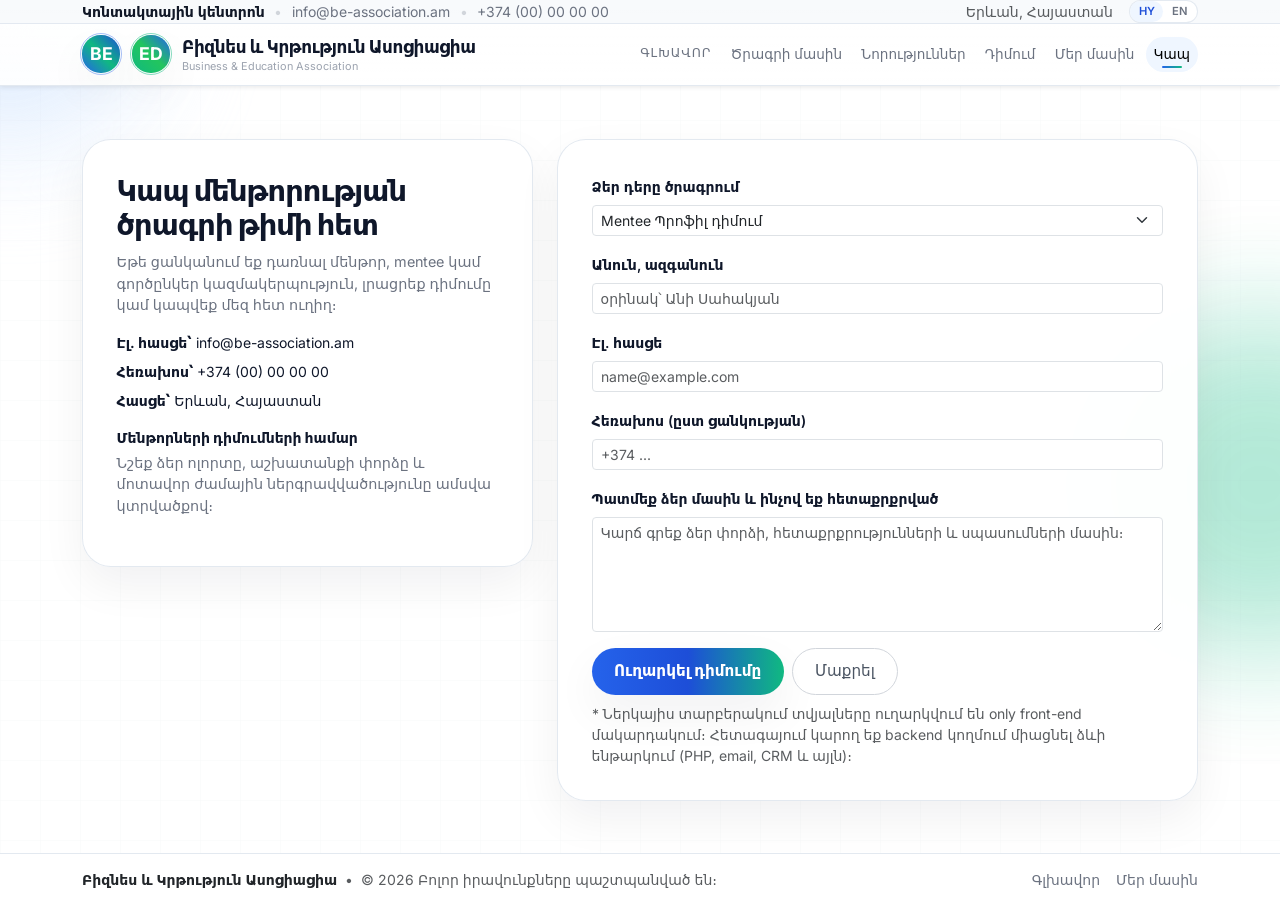
==== contact.html @ f5c08df4 "Add files via upload" ====
<!DOCTYPE html>
<html lang="hy">
<head>
  <meta charset="UTF-8" />
  <title>Կապ — Բիզնես և Կրթություն Ասոցիացիա</title>
  <meta name="viewport" content="width=device-width, initial-scale=1" />

  <link rel="preconnect" href="https://fonts.googleapis.com">
  <link rel="preconnect" href="https://fonts.gstatic.com" crossorigin>
  <link
    href="https://fonts.googleapis.com/css2?family=Inter:wght@300;400;500;600;700;800&display=swap"
    rel="stylesheet"
  >
  <link
    href="https://cdn.jsdelivr.net/npm/bootstrap@5.3.3/dist/css/bootstrap.min.css"
    rel="stylesheet"
  >
  <link rel="stylesheet" href="../assets/css/style.css" />
</head>
<body class="nf-body">

  <div class="nf-bg">
    <div class="nf-bg-blobs"></div>
    <div class="nf-bg-grid"></div>
  </div>

  <header class="nf-header shadow-sm">
    <div class="nf-topbar">
      <div class="container-lg d-flex flex-column flex-md-row align-items-md-center justify-content-between gap-1">
        <div class="nf-topbar-left small">
          <span class="nf-topbar-label">Կոնտակտային կենտրոն</span>
          <span class="nf-topbar-sep">•</span>
          <span>info@be-association.am</span>
          <span class="nf-topbar-sep">•</span>
          <span>+374 (00) 00 00 00</span>
        </div>
        <div class="nf-topbar-right small d-flex align-items-center gap-3">
          <span class="text-muted">Երևան, Հայաստան</span>
          <span class="nf-lang-switch">
            <button type="button" class="nf-lang-btn nf-lang-btn-active">HY</button>
            <button type="button" class="nf-lang-btn">EN</button>
          </span>
        </div>
      </div>
    </div>

    <nav class="navbar navbar-expand-md nf-navbar">
      <div class="container-lg">
        <a href="index.html#hero" class="navbar-brand d-flex align-items-center gap-2 nf-logo-link">
          <div class="nf-logo-wrapper">
            <div class="nf-logo-circle d-flex align-items-center justify-content-center">
              <span class="nf-logo-text">BE</span>
            </div>
            <span class="nf-logo-glow"></span>
          </div>
          <div class="nf-logo-wrapper nf-logo-wrapper-secondary">
            <div class="nf-logo-circle nf-logo-circle-secondary d-flex align-items-center justify-content-center">
              <span class="nf-logo-text">ED</span>
            </div>
            <span class="nf-logo-glow nf-logo-glow-secondary"></span>
          </div>
          <div class="d-flex flex-column ms-1">
            <span class="nf-logo-title">Բիզնես և Կրթություն Ասոցիացիա</span>
            <span class="nf-logo-subtitle">Business &amp; Education Association</span>
          </div>
        </a>

        <button
          class="navbar-toggler nf-navbar-toggler"
          type="button"
          aria-label="Toggle navigation"
          id="mobile-menu-toggle"
        >
          <span class="nf-burger-line"></span>
          <span class="nf-burger-line"></span>
          <span class="nf-burger-line"></span>
        </button>

        <div class="collapse navbar-collapse" id="nf-navbar">
          <ul class="navbar-nav ms-auto mb-2 mb-md-0 nf-nav-list">
            <li class="nav-item">
              <a class="nav-link nf-nav-link nf-nav-link-main" href="index.html#hero">Գլխավոր</a>
            </li>
            <li class="nav-item">
              <a class="nav-link nf-nav-link" href="index.html#program">Ծրագրի մասին</a>
            </li>
            <li class="nav-item">
              <a class="nav-link nf-nav-link" href="index.html#news">Նորություններ</a>
            </li>
            <li class="nav-item">
              <a class="nav-link nf-nav-link" href="index.html#apply">Դիմում</a>
            </li>
            <li class="nav-item">
              <a class="nav-link nf-nav-link" href="about.html">Մեր մասին</a>
            </li>
            <li class="nav-item">
              <a class="nav-link nf-nav-link active" aria-current="page" href="contact.html">Կապ</a>
            </li>
          </ul>
        </div>
      </div>

      <div class="nf-mobile-cta d-md-none" id="nf-mobile-cta">
        <a href="index.html#apply" class="btn w-100 nf-btn-primary nf-btn-sm">Դիմել ծրագրին</a>
      </div>
    </nav>
  </header>

  <main>
    <section class="nf-section">
      <div class="container-lg">
        <div class="row g-4">
          <div class="col-md-5 nf-animate" data-animate="fade-up">
            <div class="nf-glass-block nf-glass-compact">
              <h1 class="nf-section-title mb-2">Կապ մենթորության ծրագրի թիմի հետ</h1>
              <p class="nf-section-subtitle mb-3">
                Եթե ցանկանում եք դառնալ մենթոր, mentee կամ գործընկեր կազմակերպություն, լրացրեք դիմումը
                կամ կապվեք մեզ հետ ուղիղ։
              </p>

              <div class="small mb-3">
                <div class="mb-2">
                  <strong>Էլ․ հասցե՝</strong> info@be-association.am
                </div>
                <div class="mb-2">
                  <strong>Հեռախոս՝</strong> +374 (00) 00 00 00
                </div>
                <div class="mb-2">
                  <strong>Հասցե՝</strong> Երևան, Հայաստան
                </div>
              </div>

              <div class="small">
                <p class="mb-1"><strong>Մենթորների դիմումների համար</strong></p>
                <p class="nf-section-subtitle">
                  Նշեք ձեր ոլորտը, աշխատանքի փորձը և մոտավոր ժամային ներգրավվածությունը ամսվա կտրվածքով։
                </p>
              </div>
            </div>
          </div>

          <div class="col-md-7 nf-animate" data-animate="fade-up">
            <div class="nf-glass-block nf-glass-compact">
              <form>
                <div class="mb-3">
                  <label for="role" class="form-label small fw-semibold">Ձեր դերը ծրագրում</label>
                  <select id="role" class="form-select form-select-sm">
                    <option value="mentee">Mentee Պրոֆիլ դիմում</option>
                    <option value="mentor">Մենթոր Պրոֆիլ դիմում</option>
                    <option value="partner">Գործընկեր կազմակերպություն</option>
                    <option value="other">Այլ հարց</option>
                  </select>
                </div>

                <div class="mb-3">
                  <label for="fullName" class="form-label small fw-semibold">Անուն, ազգանուն</label>
                  <input type="text" id="fullName" class="form-control form-control-sm" placeholder="օրինակ՝ Անի Սահակյան">
                </div>

                <div class="mb-3">
                  <label for="email" class="form-label small fw-semibold">Էլ․ հասցե</label>
                  <input type="email" id="email" class="form-control form-control-sm" placeholder="name@example.com">
                </div>

                <div class="mb-3">
                  <label for="phone" class="form-label small fw-semibold">Հեռախոս (ըստ ցանկության)</label>
                  <input type="text" id="phone" class="form-control form-control-sm" placeholder="+374 ...">
                </div>

                <div class="mb-3">
                  <label for="message" class="form-label small fw-semibold">
                    Պատմեք ձեր մասին և ինչով եք հետաքրքրված
                  </label>
                  <textarea
                    id="message"
                    rows="5"
                    class="form-control form-control-sm"
                    placeholder="Կարճ գրեք ձեր փորձի, հետաքրքրությունների և սպասումների մասին։"
                  ></textarea>
                </div>

                <div class="d-flex gap-2">
                  <button type="submit" class="btn nf-btn-primary nf-btn-lg">
                    Ուղարկել դիմումը
                  </button>
                  <button type="reset" class="btn nf-btn-outline nf-btn-lg">
                    Մաքրել
                  </button>
                </div>

                <p class="small text-muted mt-2 mb-0">
                  * Ներկայիս տարբերակում տվյալները ուղարկվում են only front-end մակարդակում։
                  Հետագայում կարող եք backend կողմում միացնել ձևի ենթարկում (PHP, email, CRM և այլն)։
                </p>
              </form>
            </div>
          </div>
        </div>
      </div>
    </section>
  </main>

  <footer class="nf-footer">
    <div class="container-lg d-flex flex-column flex-md-row align-items-md-center justify-content-between gap-2">
      <div class="small text-muted">
        <span class="fw-semibold text-dark">Բիզնես և Կրթություն Ասոցիացիա</span>
        <span class="mx-1">•</span>
        <span>© <span id="year"></span> Բոլոր իրավունքները պաշտպանված են։</span>
      </div>
      <div class="small d-flex flex-wrap gap-3">
        <a href="index.html" class="nf-footer-link">Գլխավոր</a>
        <a href="about.html" class="nf-footer-link">Մեր մասին</a>
      </div>
    </div>
  </footer>

  <script src="https://cdn.jsdelivr.net/npm/bootstrap@5.3.3/dist/js/bootstrap.bundle.min.js"></script>
  <script type="module" src="../assets/js/app.js"></script>
</body>
</html>
---- assets/css/style.css ----
:root {
  --nf-bg: #ffffff;
  --nf-text: #0f172a;
  --nf-muted: #6b7280;

  --nf-primary: #2563eb; /* blue */
  --nf-primary-soft: #eff6ff;
  --nf-primary-strong: #1d4ed8;

  --nf-accent: #10b981; /* green */
  --nf-accent-soft: #ecfdf5;

  --nf-border-soft: rgba(148, 163, 184, 0.25);
  --nf-shadow-soft: 0 18px 45px rgba(15, 23, 42, 0.06);
  --nf-shadow-glow: 0 0 40px rgba(37, 99, 235, 0.32);
}

*,
*::before,
*::after {
  box-sizing: border-box;
}

html {
  scroll-behavior: smooth;
}

body.nf-body {
  margin: 0;
  font-family: "Inter", system-ui, -apple-system, BlinkMacSystemFont, "Segoe UI",
    sans-serif;
  background-color: var(--nf-bg);
  color: var(--nf-text);
  -webkit-font-smoothing: antialiased;
}

/* Scrollbar */
body::-webkit-scrollbar {
  width: 8px;
}
body::-webkit-scrollbar-track {
  background: #f9fafb;
}
body::-webkit-scrollbar-thumb {
  background: #d1d5db;
  border-radius: 999px;
}
body::-webkit-scrollbar-thumb:hover {
  background: #9ca3af;
}

/* Background layers */
.nf-bg {
  position: fixed;
  inset: 0;
  z-index: -2;
  overflow: hidden;
}

.nf-bg-blobs {
  position: absolute;
  inset: 0;
  pointer-events: none;
}
.nf-bg-blobs::before,
.nf-bg-blobs::after {
  content: "";
  position: absolute;
  border-radius: 999px;
  filter: blur(60px);
  opacity: 0.9;
}
.nf-bg-blobs::before {
  top: -120px;
  left: -120px;
  width: 260px;
  height: 260px;
  background: #dbeafe;
}
.nf-bg-blobs::after {
  top: 35%;
  right: -150px;
  width: 340px;
  height: 340px;
  background: rgba(16, 185, 129, 0.35);
}
.nf-bg-grid {
  position: absolute;
  inset: 0;
  opacity: 0.06;
  background-image: linear-gradient(
      to right,
      rgba(148, 163, 184, 0.5) 1px,
      transparent 1px
    ),
    linear-gradient(
      to bottom,
      rgba(148, 163, 184, 0.5) 1px,
      transparent 1px
    );
  background-size: 40px 40px;
}

/* HEADER */
.nf-header {
  position: sticky;
  top: 0;
  z-index: 20;
  background: linear-gradient(
      to bottom,
      rgba(255, 255, 255, 0.96),
      rgba(255, 255, 255, 0.92)
    );
  backdrop-filter: blur(18px);
  border-bottom: 1px solid rgba(226, 232, 240, 0.95);
}

/* topbar */
.nf-topbar {
  border-bottom: 1px solid rgba(226, 232, 240, 0.9);
  background: rgba(248, 250, 252, 0.96);
}
.nf-topbar-left {
  color: #6b7280;
}
.nf-topbar-label {
  font-weight: 600;
  color: #111827;
}
.nf-topbar-sep {
  margin: 0 0.35rem;
  color: #d1d5db;
}
.nf-topbar-right {
  color: #6b7280;
}
.nf-lang-switch {
  display: inline-flex;
  border-radius: 999px;
  background: rgba(255, 255, 255, 0.9);
  border: 1px solid rgba(226, 232, 240, 0.9);
}
.nf-lang-btn {
  border: none;
  background: transparent;
  padding: 0.12rem 0.55rem;
  font-size: 0.7rem;
  font-weight: 600;
  color: #6b7280;
  border-radius: 999px;
  cursor: default;
}
.nf-lang-btn-active {
  background: var(--nf-primary-soft);
  color: var(--nf-primary-strong);
}

/* Navbar */
.nf-navbar {
  padding-top: 0.4rem;
  padding-bottom: 0.45rem;
}

.nf-logo-wrapper {
  position: relative;
}
.nf-logo-circle {
  width: 38px;
  height: 38px;
  border-radius: 1.15rem;
  background-image: linear-gradient(
    to top right,
    var(--nf-primary),
    var(--nf-accent),
    var(--nf-primary-strong)
  );
  box-shadow: var(--nf-shadow-soft);
}
.nf-logo-text {
  color: #fff;
  font-weight: 700;
  font-size: 1.1rem;
}
.nf-logo-glow {
  position: absolute;
  inset: -2px;
  border-radius: 1.5rem;
  border: 1px solid rgba(37, 99, 235, 0.4);
  animation: nf-pulse-border 4s ease-in-out infinite;
}
.nf-logo-wrapper-secondary {
  margin-left: 0.25rem;
}
.nf-logo-circle-secondary {
  background-image: linear-gradient(
    to top right,
    var(--nf-accent),
    #22c55e,
    var(--nf-primary)
  );
}
.nf-logo-glow-secondary {
  border-color: rgba(16, 185, 129, 0.5);
}
.nf-logo-title {
  font-size: 1.05rem;
  font-weight: 600;
  letter-spacing: -0.02em;
  color: var(--nf-text);
  transition: color 0.2s ease;
}
.nf-logo-subtitle {
  font-size: 0.68rem;
  color: #9ca3af;
  line-height: 1.2;
}
.nf-logo-link:hover .nf-logo-title {
  color: var(--nf-primary-strong);
}

@media (max-width: 575.98px) {
  .nf-logo-title {
    font-size: 0.95rem;
  }
  .nf-logo-subtitle {
    font-size: 0.6rem;
  }
}

/* Toggler */
.nf-navbar-toggler {
  border-radius: 999px;
  border: 1px solid rgba(226, 232, 240, 0.95);
  height: 38px;
  width: 38px;
  padding: 0;
  background-color: rgba(255, 255, 255, 0.96);
  box-shadow: var(--nf-shadow-soft);
}
.nf-navbar-toggler:focus {
  box-shadow: 0 0 0 2px rgba(37, 99, 235, 0.25);
}

.nf-burger-line {
  display: block;
  width: 18px;
  height: 2px;
  border-radius: 999px;
  background-color: #111827;
  margin: 3px auto;
  transition: transform 0.2s ease, opacity 0.2s ease;
}

/* Nav links */
.nf-nav-list {
  gap: 0.2rem;
}
.nf-nav-link {
  font-size: 0.85rem;
  font-weight: 500;
  color: #6b7280;
  padding: 0.45rem 0.7rem;
  border-radius: 999px;
  position: relative;
  transition: color 0.18s ease, background-color 0.18s ease;
}
.nf-nav-link-main {
  text-transform: uppercase;
  font-size: 0.78rem;
  letter-spacing: 0.08em;
}
.nf-nav-link:hover,
.nf-nav-link:focus {
  color: var(--nf-primary-strong);
  background-color: rgba(239, 246, 255, 0.9);
}
.nf-nav-link.active {
  color: var(--nf-primary-strong);
  background-color: rgba(239, 246, 255, 1);
}
.nf-nav-link.active::after {
  content: "";
  position: absolute;
  left: 16px;
  right: 16px;
  bottom: 4px;
  height: 2px;
  border-radius: 999px;
  background: linear-gradient(
    to right,
    var(--nf-primary),
    var(--nf-accent)
  );
}

/* Mobile CTA */
.nf-mobile-cta {
  max-height: 0;
  overflow: hidden;
  padding: 0 1rem 0.4rem;
  background: rgba(255, 255, 255, 0.96);
  border-top: 1px solid rgba(226, 232, 240, 0.95);
  transition: max-height 0.25s ease;
}

/* Buttons */
.nf-btn-primary {
  border-radius: 999px;
  border: none;
  background-image: linear-gradient(
    to right,
    var(--nf-primary),
    var(--nf-primary-strong),
    var(--nf-accent)
  );
  color: #fff;
  font-weight: 600;
  font-size: 0.9rem;
  padding: 0.55rem 1.2rem;
  box-shadow: var(--nf-shadow-soft);
  transition: box-shadow 0.2s ease, transform 0.1s ease, filter 0.15s ease;
}
.nf-btn-primary:hover {
  color: #fff;
  box-shadow: var(--nf-shadow-glow);
  transform: translateY(-1px);
  filter: brightness(1.03);
}

.nf-btn-outline {
  border-radius: 999px;
  border: 1px solid rgba(209, 213, 219, 1);
  background: rgba(255, 255, 255, 0.96);
  color: #4b5563;
  font-weight: 500;
  font-size: 0.85rem;
  padding: 0.5rem 1.1rem;
  transition: border-color 0.18s ease, color 0.18s ease, background-color 0.18s ease;
}
.nf-btn-outline:hover {
  border-color: rgba(37, 99, 235, 0.7);
  color: var(--nf-primary-strong);
  background-color: #f9fafb;
}

.nf-btn-pill {
  border-radius: 999px;
  border: none;
  background: rgba(239, 246, 255, 0.96);
  color: var(--nf-primary);
  font-size: 0.75rem;
  font-weight: 600;
  padding: 0.3rem 0.8rem;
  transition: background-color 0.18s ease, color 0.18s ease;
}
.nf-btn-pill:hover {
  background: rgba(219, 234, 254, 1);
  color: var(--nf-primary-strong);
}

.nf-btn-ghost {
  border-radius: 999px;
  border: 1px solid rgba(226, 232, 240, 0.95);
  background: rgba(255, 255, 255, 0.96);
  color: #4b5563;
  font-weight: 500;
  font-size: 0.9rem;
  padding: 0.55rem 1.2rem;
  box-shadow: var(--nf-shadow-soft);
  transition: border-color 0.18s ease, color 0.18s ease, background-color 0.18s ease;
}
.nf-btn-ghost:hover {
  border-color: rgba(37, 99, 235, 0.7);
  color: var(--nf-primary-strong);
  background: #f9fafb;
}

.nf-btn-lg {
  padding: 0.7rem 1.4rem;
  font-size: 0.95rem;
}
.nf-btn-sm {
  padding: 0.4rem 0.95rem;
  font-size: 0.8rem;
}

/* Sections */
.nf-section {
  padding: 3.3rem 0;
}
.nf-hero {
  padding-top: 4.2rem;
  padding-bottom: 4.5rem;
}
@media (min-width: 992px) {
  .nf-hero {
    padding-top: 5.2rem;
    padding-bottom: 5.5rem;
  }
}

/* HERO */
.nf-badge {
  display: inline-flex;
  align-items: center;
  gap: 0.4rem;
  padding: 0.25rem 0.8rem;
  border-radius: 999px;
  border: 1px solid rgba(226, 232, 240, 1);
  background: rgba(255, 255, 255, 0.96);
  box-shadow: var(--nf-shadow-soft);
  font-size: 0.65rem;
  font-weight: 500;
  color: #4b5563;
  margin-bottom: 1.3rem;
}
.nf-badge-dot {
  width: 7px;
  height: 7px;
  border-radius: 999px;
  background-color: var(--nf-accent);
}
.nf-hero-title {
  font-size: 2rem;
  font-weight: 800;
  letter-spacing: -0.04em;
  line-height: 1.1;
  margin-bottom: 0.9rem;
}
@media (min-width: 768px) {
  .nf-hero-title {
    font-size: 2.8rem;
  }
}
@media (min-width: 992px) {
  .nf-hero-title {
    font-size: 3.2rem;
  }
}
.nf-gradient-text {
  display: block;
  margin-top: 0.2rem;
  background-image: linear-gradient(
    to right,
    var(--nf-primary),
    var(--nf-primary-strong),
    var(--nf-accent)
  );
  -webkit-background-clip: text;
  background-clip: text;
  color: transparent;
}
.nf-hero-subtitle {
  max-width: 32rem;
  font-size: 0.95rem;
  color: var(--nf-muted);
  margin-bottom: 1.2rem;
}
.nf-hero-actions {
  display: flex;
  flex-direction: column;
  gap: 0.6rem;
  margin-bottom: 1.4rem;
}
@media (min-width: 576px) {
  .nf-hero-actions {
    flex-direction: row;
    align-items: center;
  }
}
.nf-hero-meta {
  display: flex;
  flex-wrap: wrap;
  gap: 0.75rem;
  align-items: center;
  font-size: 0.8rem;
  color: #6b7280;
}

/* Avatars */
.nf-avatar-stack {
  display: inline-flex;
}
.nf-avatar-circle {
  width: 28px;
  height: 28px;
  border-radius: 999px;
  border: 2px solid #fff;
}
.nf-avatar-1 {
  background: var(--nf-primary-soft);
  transform: translateX(0);
}
.nf-avatar-2 {
  background: var(--nf-accent-soft);
  transform: translateX(-8px);
}
.nf-avatar-3 {
  background: #e5e7eb;
  transform: translateX(-16px);
}
.nf-star {
  color: #facc15;
  font-size: 1rem;
}

/* Hero mockup */
.nf-hero-mockup-wrapper {
  position: relative;
}
.nf-hero-mockup-wrapper::before {
  content: "";
  position: absolute;
  inset: -14px;
  border-radius: 1.8rem;
  background-image: radial-gradient(
      circle at top left,
      rgba(37, 99, 235, 0.18),
      transparent
    ),
    radial-gradient(
      circle at bottom right,
      rgba(16, 185, 129, 0.18),
      transparent
    );
  filter: blur(16px);
  z-index: -1;
}
.nf-hero-mockup {
  position: relative;
  border-radius: 1.6rem;
  border: 1px solid rgba(255, 255, 255, 0.98);
  background: rgba(255, 255, 255, 0.98);
  box-shadow: var(--nf-shadow-soft);
  backdrop-filter: blur(18px);
  overflow: hidden;
}
.nf-window-top {
  padding: 0.5rem 0.9rem;
  border-bottom: 1px solid rgba(226, 232, 240, 0.9);
}
.nf-dot {
  width: 10px;
  height: 10px;
  border-radius: 999px;
}
.nf-dot-red {
  background: #f87171;
}
.nf-dot-yellow {
  background: #facc15;
}
.nf-dot-green {
  background: #34d399;
}
.nf-window-title {
  font-size: 0.7rem;
  color: #6b7280;
}
.nf-window-pill {
  font-size: 0.6rem;
  padding: 0.1rem 0.4rem;
  border-radius: 999px;
  background: #eff6ff;
  color: var(--nf-primary-strong);
  font-weight: 600;
}

.nf-window-body {
  padding: 0.9rem;
}

/* Cards inside mockup */
.nf-card-soft {
  border-radius: 1.1rem;
  background: #f9fafb;
  padding: 0.65rem;
}
.nf-card-title {
  font-size: 0.7rem;
  font-weight: 600;
  color: #374151;
}
.nf-card-chip {
  font-size: 0.7rem;
}
.nf-card-text {
  font-size: 0.65rem;
  color: #6b7280;
}

.nf-focus-chart {
  position: relative;
  border-radius: 0.9rem;
  overflow: hidden;
  height: 100px;
  background-image: linear-gradient(
    to bottom right,
    var(--nf-primary),
    var(--nf-primary-strong),
    var(--nf-accent)
  );
}
.nf-focus-blob {
  position: absolute;
  inset: 0;
  opacity: 0.45;
  background: radial-gradient(
    circle at 20% 20%,
    rgba(255, 255, 255, 0.4),
    transparent 60%
  );
}
.nf-focus-content {
  position: relative;
  height: 100%;
  padding: 0.6rem;
  color: #fff;
  display: flex;
  flex-direction: column;
  justify-content: space-between;
  font-size: 0.7rem;
}
.nf-focus-meta {
  opacity: 0.95;
}

.nf-card-dashed {
  border-radius: 1.1rem;
  border: 1px dashed var(--nf-border-soft);
  padding: 0.6rem 0.75rem;
  display: flex;
  align-items: center;
  justify-content: space-between;
}

/* Bars */
.nf-bar-chart {
  display: flex;
  align-items: flex-end;
  gap: 4px;
  height: 100px;
}
.nf-bar {
  flex: 1;
  background: #e5e7eb;
  border-radius: 999px;
  overflow: hidden;
  position: relative;
}
.nf-bar::before {
  content: "";
  position: absolute;
  inset: auto 0 0 0;
  border-radius: inherit;
  background-image: linear-gradient(
    to top,
    var(--nf-primary-strong),
    var(--nf-primary),
    var(--nf-accent)
  );
}
.nf-bar-1::before {
  height: 50%;
}
.nf-bar-2::before {
  height: 68%;
}
.nf-bar-3::before {
  height: 80%;
}
.nf-bar-4::before {
  height: 35%;
}
.nf-bar-5::before {
  height: 70%;
}
.nf-float {
  animation: nf-float 6s ease-in-out infinite;
}

.nf-stat-card {
  border-radius: 1rem;
  background: #ffffff;
  border: 1px solid rgba(226, 232, 240, 1);
  padding: 0.6rem 0.7rem;
}
.nf-stat-card-alt {
  background: linear-gradient(
    to bottom right,
    #eff6ff,
    #ffffff,
    #ecfdf5
  );
}
.nf-stat-value {
  font-size: 1.25rem;
  font-weight: 700;
  margin-bottom: 0.1rem;
}
.nf-stat-meta {
  font-size: 0.7rem;
  color: #6b7280;
}

.nf-floating-badge {
  position: absolute;
  left: -10px;
  bottom: -12px;
  border-radius: 1.2rem;
  border: 1px solid rgba(226, 232, 240, 0.9);
  background: rgba(255, 255, 255, 0.96);
  box-shadow: var(--nf-shadow-soft);
  backdrop-filter: blur(10px);
  padding: 0.45rem 0.7rem;
  font-size: 0.7rem;
  color: #6b7280;
  display: inline-flex;
  align-items: center;
  gap: 0.4rem;
}
.nf-floating-icon {
  width: 24px;
  height: 24px;
  border-radius: 999px;
  background: rgba(16, 185, 129, 0.15);
  color: var(--nf-accent);
  display: flex;
  align-items: center;
  justify-content: center;
}

/* Titles */
.nf-section-title {
  font-size: 1.45rem;
  font-weight: 700;
  letter-spacing: -0.03em;
  margin-bottom: 0.35rem;
}
@media (min-width: 768px) {
  .nf-section-title {
    font-size: 1.8rem;
  }
}
.nf-section-subtitle {
  font-size: 0.9rem;
  color: var(--nf-muted);
}
.nf-subheading {
  font-size: 0.85rem;
  text-transform: uppercase;
  letter-spacing: 0.08em;
  color: #9ca3af;
  margin-bottom: 0.5rem;
}

/* Dot pills */
.nf-dot-pill {
  width: 8px;
  height: 8px;
  border-radius: 999px;
}
.nf-dot-accent {
  background: var(--nf-accent);
}
.nf-dot-primary {
  background: var(--nf-primary);
}

/* FEATURE CARD */
.nf-feature-card {
  position: relative;
  border-radius: 1.5rem;
  border: 1px solid rgba(226, 232, 240, 1);
  background: rgba(255, 255, 255, 0.96);
  padding: 1.1rem;
  box-shadow: var(--nf-shadow-soft);
  backdrop-filter: blur(14px);
  overflow: hidden;
  transition: transform 0.15s ease, box-shadow 0.15s ease, border-color 0.15s ease;
}
.nf-feature-card::before {
  content: "";
  position: absolute;
  inset: -40px 0 auto;
  background: linear-gradient(
    to bottom,
    rgba(37, 99, 235, 0.16),
    transparent
  );
  opacity: 0;
  transition: opacity 0.2s ease;
}
.nf-feature-card:hover {
  transform: translateY(-3px);
  border-color: rgba(37, 99, 235, 0.22);
  box-shadow: var(--nf-shadow-glow);
}
.nf-feature-card:hover::before {
  opacity: 1;
}
.nf-feature-icon {
  width: 36px;
  height: 36px;
  border-radius: 1rem;
  background: #eff6ff;
  color: var(--nf-primary);
  display: flex;
  align-items: center;
  justify-content: center;
  box-shadow: var(--nf-shadow-soft);
  margin-bottom: 0.8rem;
}
.nf-feature-icon-green {
  background: rgba(16, 185, 129, 0.12);
  color: var(--nf-accent);
}
.nf-feature-icon-blue {
  background: rgba(37, 99, 235, 0.13);
  color: var(--nf-primary);
}
.nf-feature-title {
  font-size: 1rem;
  font-weight: 600;
  margin-bottom: 0.35rem;
}
.nf-feature-text {
  font-size: 0.85rem;
  color: var(--nf-muted);
}
.nf-feature-list {
  margin: 0.6rem 0 0;
  padding: 0;
  list-style: none;
  font-size: 0.78rem;
  color: #6b7280;
}
.nf-feature-list li::before {
  content: "• ";
}

/* Glass block */
.nf-glass-block {
  border-radius: 1.8rem;
  border: 1px solid rgba(226, 232, 240, 0.95);
  background: rgba(255, 255, 255, 0.96);
  backdrop-filter: blur(16px);
  box-shadow: var(--nf-shadow-soft);
  padding: 1.6rem;
}
.nf-glass-compact {
  padding: 1.4rem;
}
@media (min-width: 768px) {
  .nf-glass-block {
    padding: 2.1rem;
  }
}

/* Steps */
.nf-step-badge {
  width: 24px;
  height: 24px;
  border-radius: 999px;
  background: #eff6ff;
  color: var(--nf-primary-strong);
  display: flex;
  align-items: center;
  justify-content: center;
  font-size: 0.7rem;
  font-weight: 600;
  margin-bottom: 0.35rem;
}
.nf-step-title {
  font-size: 0.9rem;
  font-weight: 600;
}
.nf-step-text {
  font-size: 0.8rem;
  color: var(--nf-muted);
}

/* PRICING */
.nf-pricing-card {
  border-radius: 1.5rem;
  border: 1px solid rgba(226, 232, 240, 0.95);
  background: rgba(255, 255, 255, 0.97);
  box-shadow: var(--nf-shadow-soft);
  padding: 1.3rem 1.2rem;
  display: flex;
  flex-direction: column;
  justify-content: space-between;
}
.nf-pricing-featured {
  position: relative;
  border-width: 2px;
  padding: 1.4rem 1.25rem;
  background-image: linear-gradient(
    to bottom,
    rgba(37, 99, 235, 0.12),
    #ffffff,
    rgba(16, 185, 129, 0.09)
  );
  box-shadow: var(--nf-shadow-glow);
}
.nf-pricing-tag {
  position: absolute;
  top: -10px;
  right: 1.1rem;
  border-radius: 999px;
  padding: 0.2rem 0.7rem;
  font-size: 0.6rem;
  font-weight: 600;
  color: #fff;
  background-image: linear-gradient(
    to right,
    var(--nf-primary),
    var(--nf-accent)
  );
  box-shadow: var(--nf-shadow-soft);
}
.nf-pricing-name {
  font-size: 0.95rem;
  font-weight: 600;
}
.nf-pricing-desc {
  font-size: 0.8rem;
  color: var(--nf-muted);
  margin-bottom: 0.6rem;
}
.nf-price-main {
  font-size: 1.7rem;
  font-weight: 700;
}
.nf-price-meta {
  font-size: 0.75rem;
  color: var(--nf-muted);
}
.nf-pricing-list {
  list-style: none;
  padding-left: 0;
  margin: 0;
  font-size: 0.8rem;
  color: #6b7280;
}
.nf-pricing-list li::before {
  content: "• ";
}

/* Testimonials */
.nf-testimonial-card {
  border-radius: 1.2rem;
  padding: 1rem;
  border: 1px solid rgba(226, 232, 240, 0.95);
  background: #ffffff;
  box-shadow: var(--nf-shadow-soft);
}
.nf-testimonial-blue {
  background-image: linear-gradient(
    to bottom,
    rgba(239, 246, 255, 0.9),
    #ffffff
  );
}
.nf-testimonial-green {
  background-image: linear-gradient(
    to bottom,
    rgba(236, 253, 245, 0.9),
    #ffffff
  );
}
.nf-testimonial-text {
  font-size: 0.8rem;
  color: var(--nf-muted);
  margin-bottom: 0.7rem;
}
.nf-testimonial-name {
  font-size: 0.9rem;
  font-weight: 600;
}
.nf-testimonial-role {
  font-size: 0.73rem;
  color: #9ca3af;
}
.nf-testimonial-metric {
  font-size: 0.7rem;
  color: #6b7280;
}

/* CTA */
.nf-cta {
  position: relative;
  border-radius: 1.9rem;
  padding: 1.7rem 1.4rem;
  background-image: linear-gradient(
    to right,
    var(--nf-primary),
    var(--nf-primary-strong),
    var(--nf-accent)
  );
  box-shadow: var(--nf-shadow-glow);
  overflow: hidden;
  color: #e5e7eb;
}
@media (min-width: 768px) {
  .nf-cta {
    padding: 2.4rem 2rem;
  }
}
.nf-cta-overlay {
  position: absolute;
  inset: 0;
  opacity: 0.3;
  background: radial-gradient(circle at 10% 0, white, transparent 60%);
}
.nf-cta-title {
  position: relative;
  color: #ffffff;
  font-size: 1.5rem;
  font-weight: 700;
  margin-bottom: 0.3rem;
}
.nf-cta-text {
  position: relative;
  font-size: 0.9rem;
  color: #e5e7eb;
}
.nf-btn-light {
  position: relative;
  border-radius: 999px;
  border: none;
  background: #ffffff;
  color: var(--nf-primary-strong);
  font-weight: 600;
  font-size: 0.95rem;
  box-shadow: var(--nf-shadow-soft);
}
.nf-btn-light:hover {
  background: #f9fafb;
  color: var(--nf-primary-strong);
}
.nf-btn-outline-light {
  position: relative;
  border-radius: 999px;
  border: 1px solid rgba(255, 255, 255, 0.8);
  background: rgba(15, 23, 42, 0.08);
  color: #e5e7eb;
  font-size: 0.9rem;
}
.nf-btn-outline-light:hover {
  background: rgba(15, 23, 42, 0.14);
  color: #f9fafb;
}

/* Footer */
.nf-footer {
  border-top: 1px solid rgba(226, 232, 240, 0.95);
  background: rgba(255, 255, 255, 0.96);
  backdrop-filter: blur(14px);
  padding: 0.9rem 0;
}
.nf-footer-link {
  color: #6b7280;
  text-decoration: none;
  transition: color 0.18s ease;
}
.nf-footer-link:hover {
  color: var(--nf-primary-strong);
}

/* PARTNERS section */
.nf-partners {
  padding-top: 1.6rem;
  padding-bottom: 1.6rem;
}
.nf-partners-label {
  font-size: 0.85rem;
  font-weight: 500;
  color: var(--nf-muted);
}
.nf-partners-logos {
  display: flex;
  flex-wrap: wrap;
  gap: 0.7rem;
  justify-content: flex-start;
}
.nf-partner-logo {
  min-width: 110px;
  padding: 0.4rem 0.7rem;
  border-radius: 999px;
  border: 1px solid rgba(226, 232, 240, 0.9);
  background: rgba(255, 255, 255, 0.97);
  font-size: 0.75rem;
  font-weight: 500;
  color: #4b5563;
  text-align: center;
  box-shadow: var(--nf-shadow-soft);
  backdrop-filter: blur(8px);
}

/* APPLY section */
.nf-apply-section {
  background: linear-gradient(
    to bottom,
    rgba(239, 246, 255, 0.75),
    #ffffff
  );
}
.nf-apply-card {
  border-radius: 1.6rem;
  border: 1px solid rgba(226, 232, 240, 0.95);
  background: rgba(255, 255, 255, 0.97);
  padding: 1.3rem 1.15rem;
  box-shadow: var(--nf-shadow-soft);
  backdrop-filter: blur(14px);
  display: flex;
  flex-direction: column;
  gap: 0.6rem;
}
.nf-apply-card-mentor {
  background-image: radial-gradient(
      circle at top left,
      rgba(37, 99, 235, 0.08),
      transparent 60%
    ),
    radial-gradient(
      circle at bottom right,
      rgba(16, 185, 129, 0.08),
      transparent 60%
    ),
    #ffffff;
}
.nf-apply-card-mentee {
  background-image: radial-gradient(
      circle at top right,
      rgba(16, 185, 129, 0.1),
      transparent 60%
    ),
    #ffffff;
}
.nf-apply-icon {
  width: 40px;
  height: 40px;
  border-radius: 1.2rem;
  background: #eff6ff;
  display: flex;
  align-items: center;
  justify-content: center;
  font-size: 1.2rem;
}
.nf-apply-title {
  font-size: 1rem;
  font-weight: 600;
}
.nf-apply-text {
  font-size: 0.85rem;
  color: var(--nf-muted);
}

/* NEWS section */
.nf-news-section {
  background: #fff;
}
.nf-news-all-link {
  color: var(--nf-primary-strong);
  text-decoration: none;
  font-weight: 500;
}
.nf-news-all-link:hover {
  text-decoration: underline;
}
.nf-news-card {
  border-radius: 1.5rem;
  border: 1px solid rgba(226, 232, 240, 0.95);
  background: rgba(255, 255, 255, 0.97);
  box-shadow: var(--nf-shadow-soft);
  padding: 1.1rem 1.1rem 1rem;
  display: flex;
  flex-direction: column;
  gap: 0.4rem;
}
.nf-news-tag {
  display: inline-flex;
  padding: 0.15rem 0.6rem;
  border-radius: 999px;
  font-size: 0.65rem;
  font-weight: 600;
  background: #eff6ff;
  color: var(--nf-primary-strong);
}
.nf-news-tag-green {
  background: #ecfdf5;
  color: var(--nf-accent);
}
.nf-news-tag-blue {
  background: #dbeafe;
  color: var(--nf-primary-strong);
}
.nf-news-title {
  font-size: 0.95rem;
  font-weight: 600;
  margin: 0.2rem 0 0.1rem;
}
.nf-news-meta {
  font-size: 0.7rem;
  color: #9ca3af;
}
.nf-news-text {
  font-size: 0.82rem;
  color: var(--nf-muted);
}
.nf-news-link {
  margin-top: auto;
  align-self: flex-start;
  padding: 0;
  border: none;
  background: none;
  font-size: 0.78rem;
  font-weight: 600;
  color: var(--nf-primary-strong);
  cursor: pointer;
}
.nf-news-link:hover {
  text-decoration: underline;
}

/* Animations: scroll in */
.nf-animate {
  opacity: 0;
  transform: translateY(12px);
  transition: opacity 0.7s ease, transform 0.7s ease;
}
.nf-animate.nf-in-view {
  opacity: 1;
  transform: translateY(0);
}

/* Keyframes */
@keyframes nf-float {
  0%,
  100% {
    transform: translateY(0);
  }
  50% {
    transform: translateY(-8px);
  }
}
@keyframes nf-pulse-border {
  0%,
  100% {
    opacity: 0.5;
  }
  50% {
    opacity: 1;
  }
}

/* Responsive tweaks */
@media (max-width: 767.98px) {
  .nf-hero-mockup {
    margin-top: 0.7rem;
  }
}
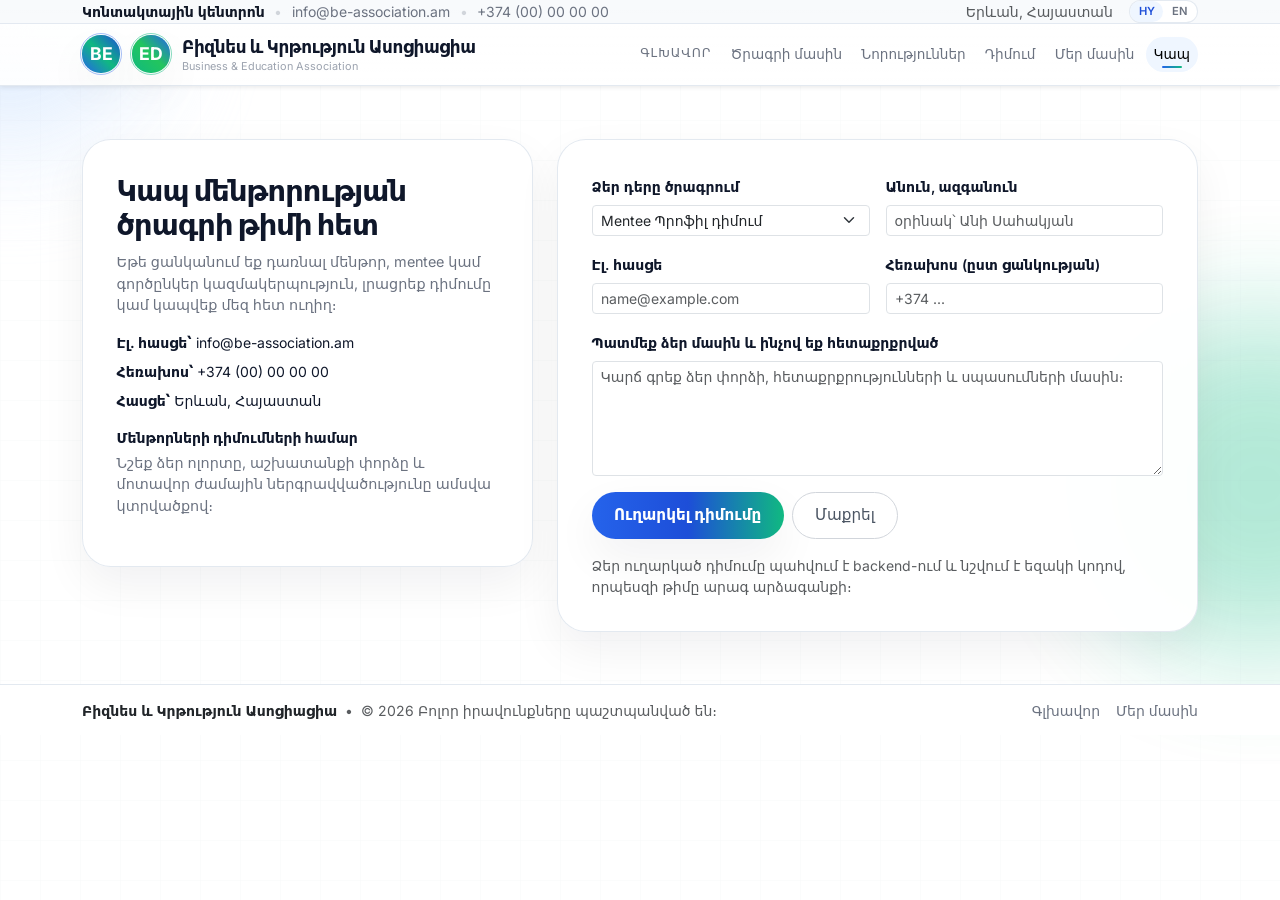
==== commit ce80c31d: "Add PHP backend and wire contact form submission" ====
--- a/contact.html
+++ b/contact.html
@@ -139,62 +139,88 @@
             </div>
           </div>
 
-          <div class="col-md-7 nf-animate" data-animate="fade-up">
-            <div class="nf-glass-block nf-glass-compact">
-              <form>
-                <div class="mb-3">
-                  <label for="role" class="form-label small fw-semibold">Ձեր դերը ծրագրում</label>
-                  <select id="role" class="form-select form-select-sm">
-                    <option value="mentee">Mentee Պրոֆիլ դիմում</option>
-                    <option value="mentor">Մենթոր Պրոֆիլ դիմում</option>
-                    <option value="partner">Գործընկեր կազմակերպություն</option>
-                    <option value="other">Այլ հարց</option>
-                  </select>
-                </div>
-
-                <div class="mb-3">
-                  <label for="fullName" class="form-label small fw-semibold">Անուն, ազգանուն</label>
-                  <input type="text" id="fullName" class="form-control form-control-sm" placeholder="օրինակ՝ Անի Սահակյան">
-                </div>
-
-                <div class="mb-3">
-                  <label for="email" class="form-label small fw-semibold">Էլ․ հասցե</label>
-                  <input type="email" id="email" class="form-control form-control-sm" placeholder="name@example.com">
-                </div>
-
-                <div class="mb-3">
-                  <label for="phone" class="form-label small fw-semibold">Հեռախոս (ըստ ցանկության)</label>
-                  <input type="text" id="phone" class="form-control form-control-sm" placeholder="+374 ...">
-                </div>
-
-                <div class="mb-3">
-                  <label for="message" class="form-label small fw-semibold">
-                    Պատմեք ձեր մասին և ինչով եք հետաքրքրված
-                  </label>
-                  <textarea
-                    id="message"
-                    rows="5"
-                    class="form-control form-control-sm"
-                    placeholder="Կարճ գրեք ձեր փորձի, հետաքրքրությունների և սպասումների մասին։"
-                  ></textarea>
-                </div>
-
-                <div class="d-flex gap-2">
-                  <button type="submit" class="btn nf-btn-primary nf-btn-lg">
-                    Ուղարկել դիմումը
-                  </button>
-                  <button type="reset" class="btn nf-btn-outline nf-btn-lg">
-                    Մաքրել
-                  </button>
-                </div>
-
-                <p class="small text-muted mt-2 mb-0">
-                  * Ներկայիս տարբերակում տվյալները ուղարկվում են only front-end մակարդակում։
-                  Հետագայում կարող եք backend կողմում միացնել ձևի ենթարկում (PHP, email, CRM և այլն)։
-                </p>
-              </form>
-            </div>
-          </div>
+          <div class="col-md-7 nf-animate" data-animate="fade-up">
+            <div class="nf-glass-block nf-glass-compact">
+              <form id="nf-contact-form" class="nf-contact-form" data-endpoint="/backend/contact">
+                <div class="row g-3">
+                  <div class="col-md-6">
+                    <label for="role" class="form-label small fw-semibold">Ձեր դերը ծրագրում</label>
+                    <select id="role" name="role" class="form-select form-select-sm" required>
+                      <option value="mentee">Mentee Պրոֆիլ դիմում</option>
+                      <option value="mentor">Մենթոր Պրոֆիլ դիմում</option>
+                      <option value="partner">Գործընկեր կազմակերպություն</option>
+                      <option value="other">Այլ հարց</option>
+                    </select>
+                  </div>
+
+                  <div class="col-md-6">
+                    <label for="fullName" class="form-label small fw-semibold">Անուն, ազգանուն</label>
+                    <input
+                      type="text"
+                      id="fullName"
+                      name="fullName"
+                      class="form-control form-control-sm"
+                      placeholder="օրինակ՝ Անի Սահակյան"
+                      required
+                    >
+                  </div>
+
+                  <div class="col-md-6">
+                    <label for="email" class="form-label small fw-semibold">Էլ․ հասցե</label>
+                    <input
+                      type="email"
+                      id="email"
+                      name="email"
+                      class="form-control form-control-sm"
+                      placeholder="name@example.com"
+                      required
+                    >
+                  </div>
+
+                  <div class="col-md-6">
+                    <label for="phone" class="form-label small fw-semibold">Հեռախոս (ըստ ցանկության)</label>
+                    <input
+                      type="text"
+                      id="phone"
+                      name="phone"
+                      class="form-control form-control-sm"
+                      placeholder="+374 ..."
+                    >
+                  </div>
+
+                  <div class="col-12">
+                    <label for="message" class="form-label small fw-semibold">
+                      Պատմեք ձեր մասին և ինչով եք հետաքրքրված
+                    </label>
+                    <textarea
+                      id="message"
+                      name="message"
+                      rows="5"
+                      class="form-control form-control-sm"
+                      placeholder="Կարճ գրեք ձեր փորձի, հետաքրքրությունների և սպասումների մասին։"
+                      required
+                    ></textarea>
+                  </div>
+                </div>
+
+                <div class="d-flex flex-column flex-md-row gap-2 mt-3 align-items-md-center">
+                  <div class="d-flex gap-2">
+                    <button type="submit" class="btn nf-btn-primary nf-btn-lg" data-submit>
+                      Ուղարկել դիմումը
+                    </button>
+                    <button type="reset" class="btn nf-btn-outline nf-btn-lg" data-reset>
+                      Մաքրել
+                    </button>
+                  </div>
+                  <div class="nf-form-status" data-form-status role="status" aria-live="polite"></div>
+                </div>
+
+                <p class="small text-muted mt-3 mb-0">
+                  Ձեր ուղարկած դիմումը պահվում է backend-ում և նշվում է եզակի կոդով, որպեսզի թիմը արագ արձագանքի։
+                </p>
+              </form>
+            </div>
+          </div>
         </div>
       </div>
     </section>
--- a/assets/css/style.css
+++ b/assets/css/style.css
@@ -369,16 +369,42 @@
   box-shadow: var(--nf-shadow-soft);
   transition: border-color 0.18s ease, color 0.18s ease, background-color 0.18s ease;
 }
-.nf-btn-ghost:hover {
-  border-color: rgba(37, 99, 235, 0.7);
-  color: var(--nf-primary-strong);
-  background: #f9fafb;
-}
-
-.nf-btn-lg {
-  padding: 0.7rem 1.4rem;
-  font-size: 0.95rem;
-}
+.nf-btn-ghost:hover {
+  border-color: rgba(37, 99, 235, 0.7);
+  color: var(--nf-primary-strong);
+  background: #f9fafb;
+}
+
+/* Form status */
+.nf-contact-form {
+  position: relative;
+}
+
+.nf-form-status {
+  font-size: 0.9rem;
+  color: var(--nf-muted);
+  min-height: 1.5rem;
+}
+
+.nf-form-status[data-state='progress'] {
+  color: var(--nf-text);
+  font-weight: 600;
+}
+
+.nf-form-status[data-state='success'] {
+  color: var(--nf-accent);
+  font-weight: 700;
+}
+
+.nf-form-status[data-state='error'] {
+  color: #dc2626;
+  font-weight: 600;
+}
+
+.nf-btn-lg {
+  padding: 0.7rem 1.4rem;
+  font-size: 0.95rem;
+}
 .nf-btn-sm {
   padding: 0.4rem 0.95rem;
   font-size: 0.8rem;
